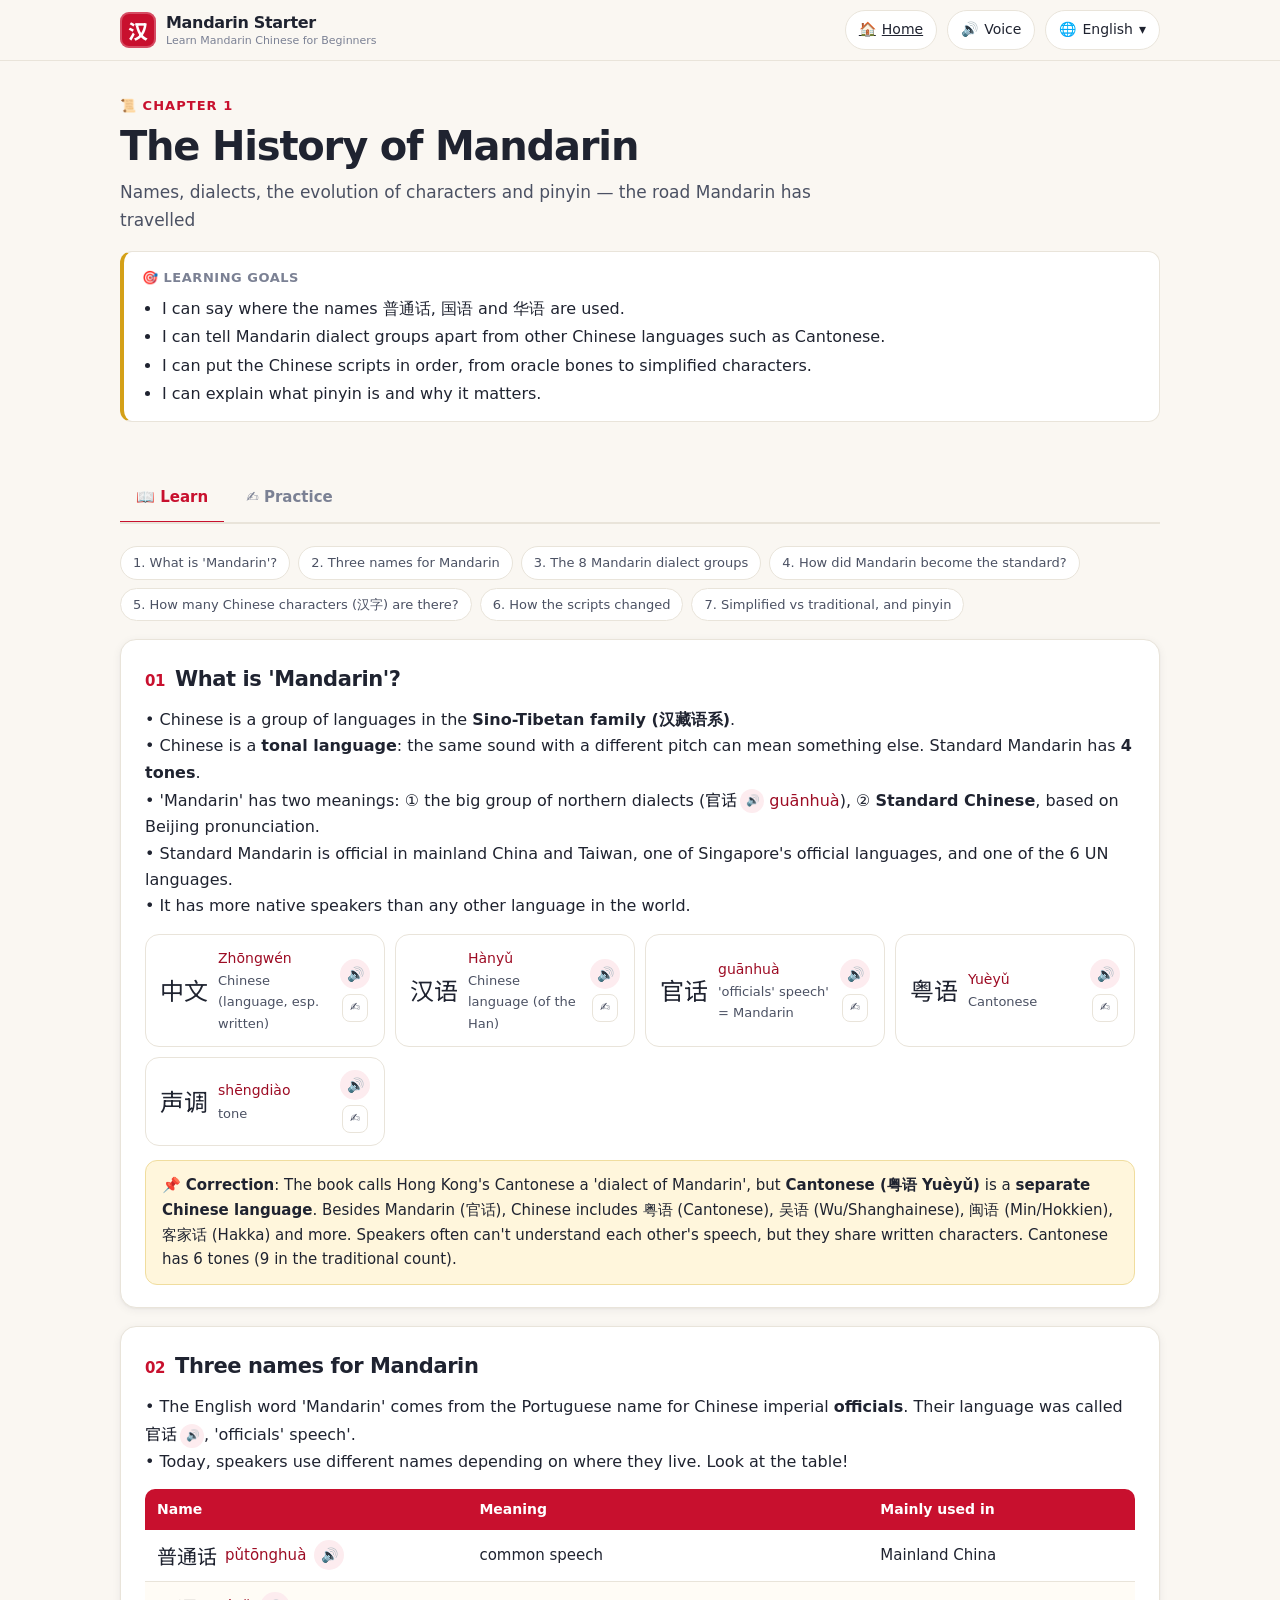
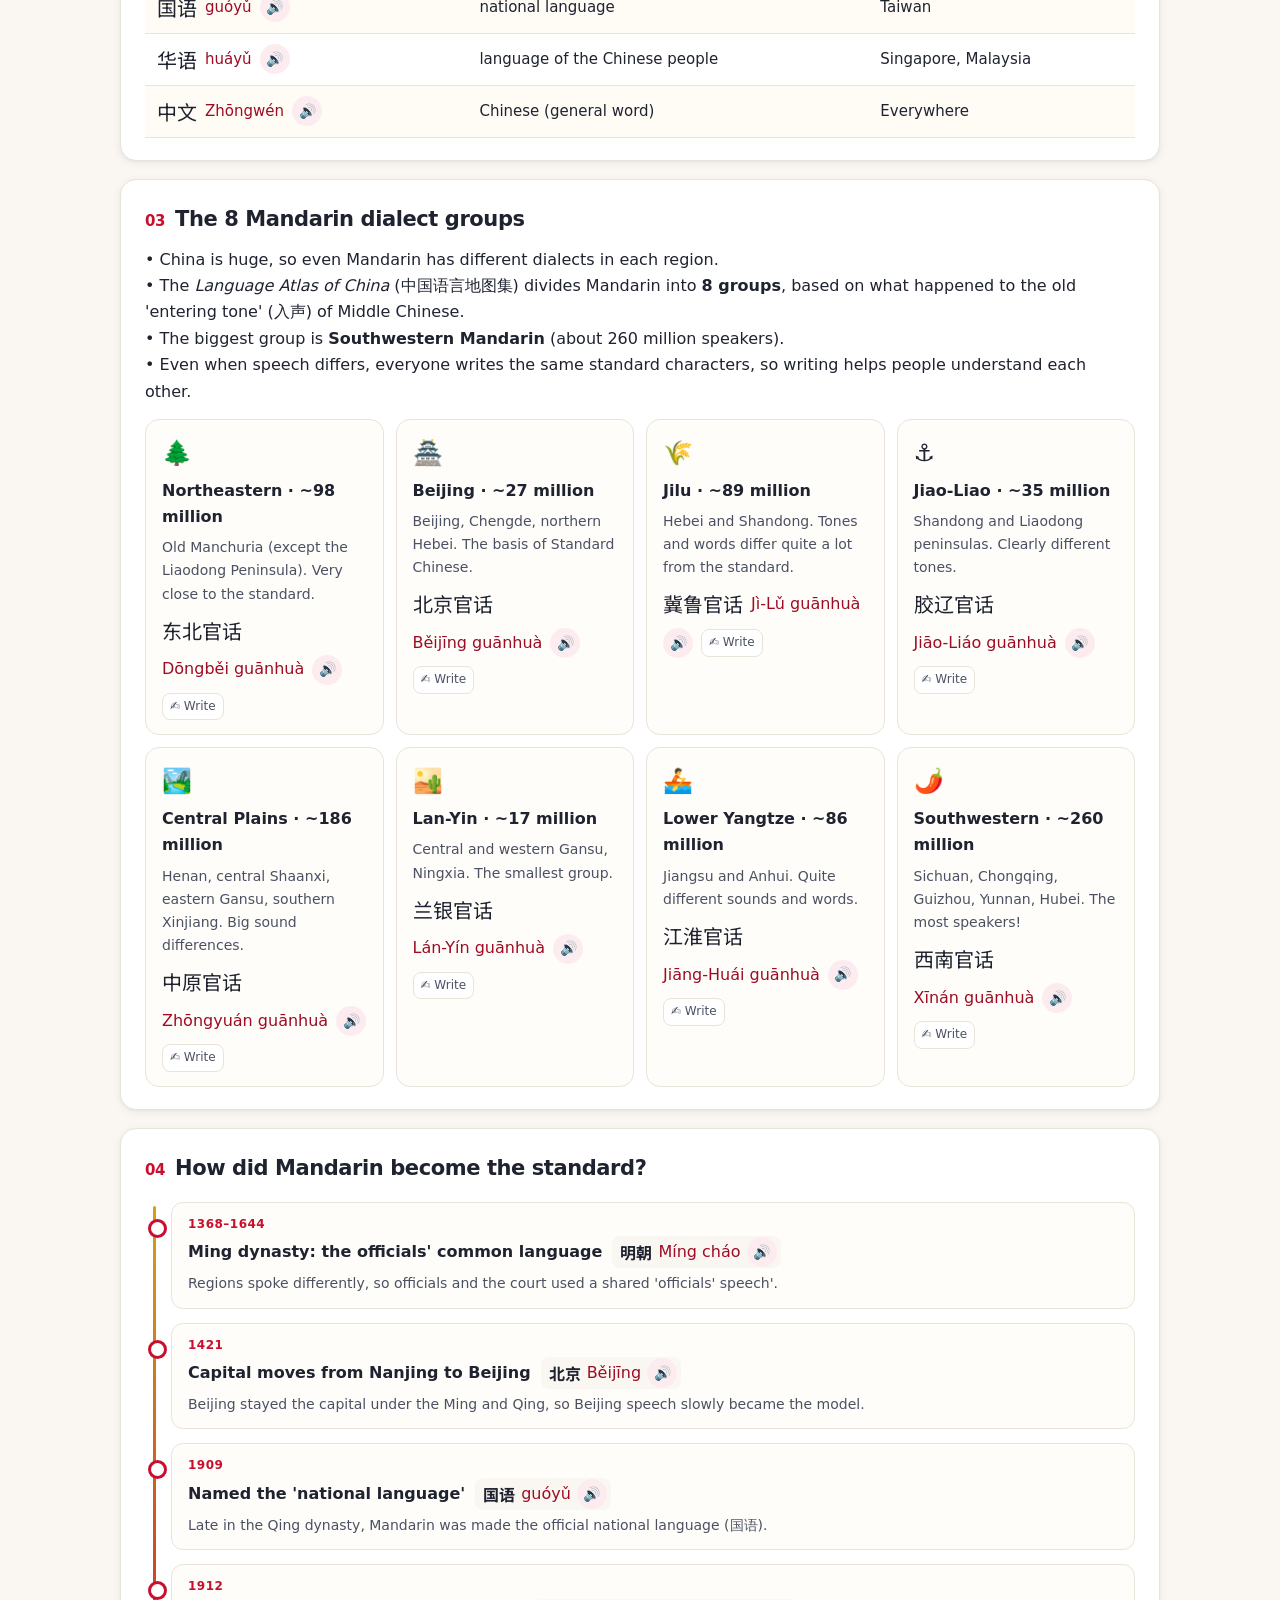
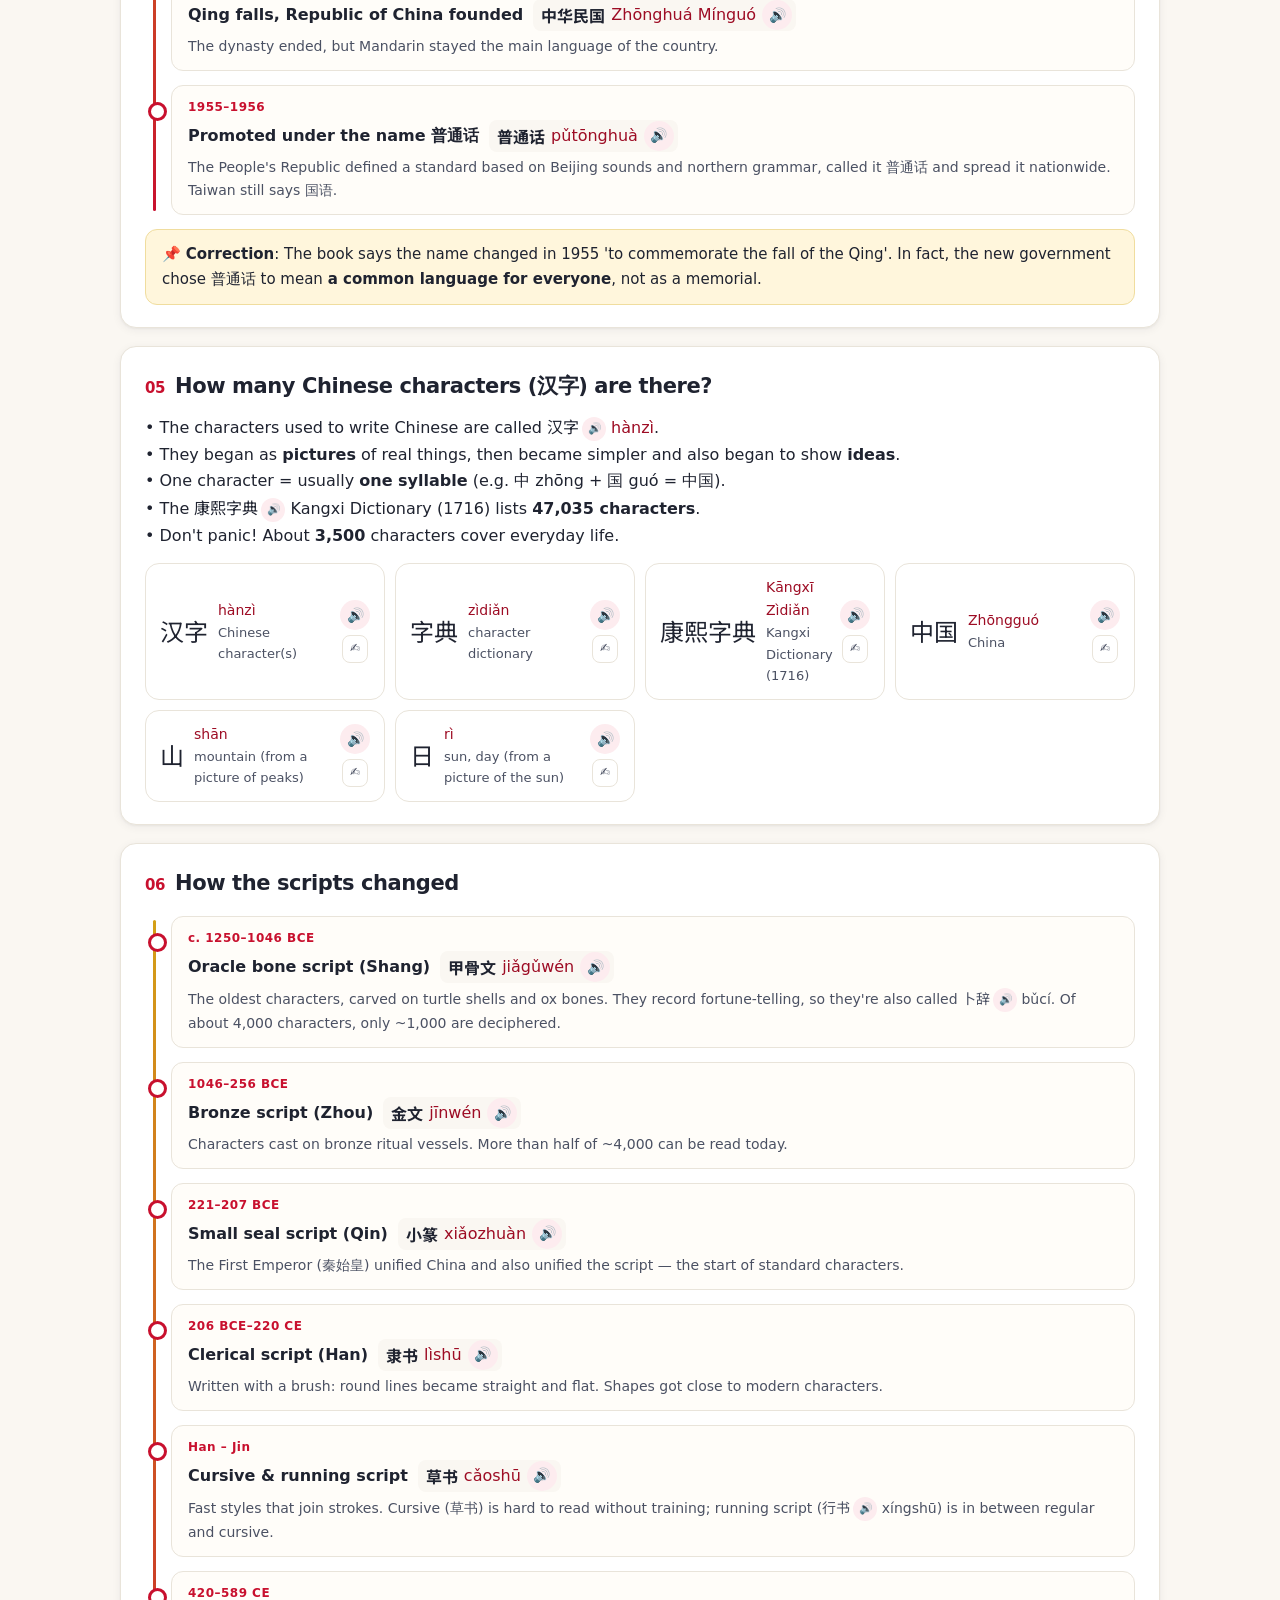
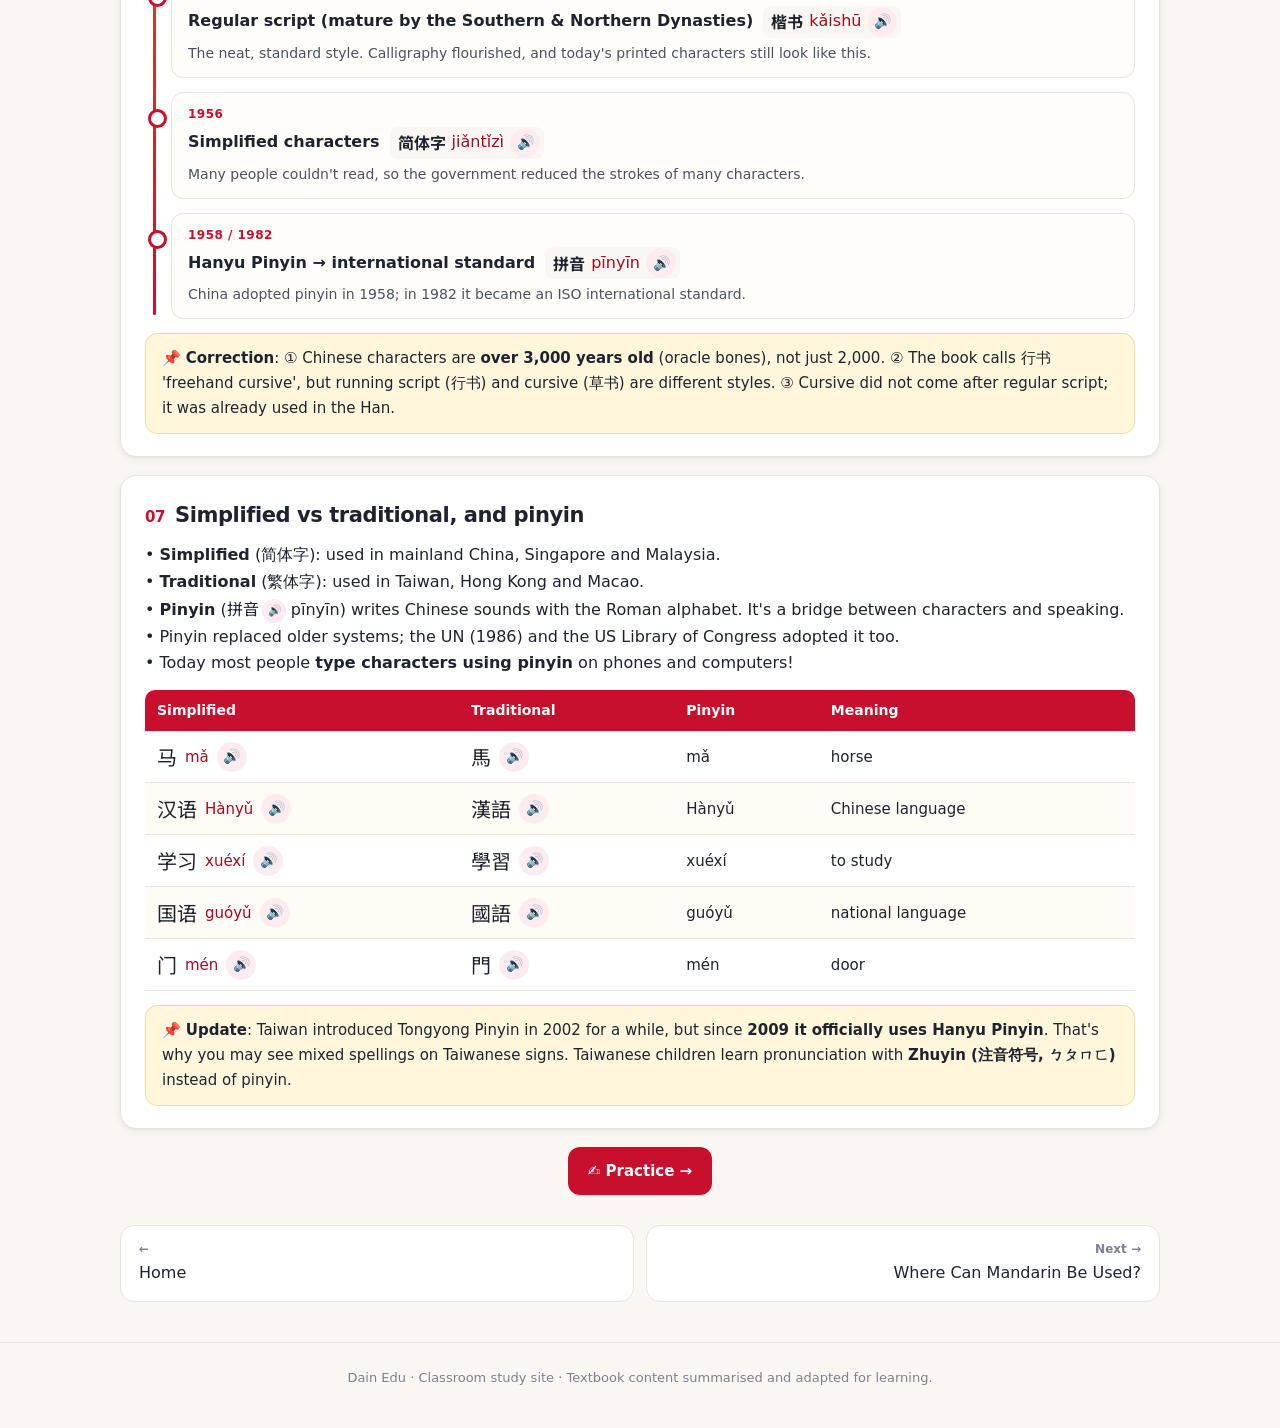
==== ch1.html @ 1be9169d "Mandarin Starter: interactive study site for Learn Mandarin Chinese for Beginners (9 chapters, 5 UI " ====
<!DOCTYPE html>
<html lang="ko"><head><meta charset="utf-8"><meta name="viewport" content="width=device-width,initial-scale=1">
<title>Chapter 1</title>
<meta name="description" content="Interactive Mandarin Chinese study site: Learn Mandarin Chinese for Beginners — lessons, native audio, stroke order and exercises with scores.">
<link rel="icon" href="data:image/svg+xml,<svg xmlns='http://www.w3.org/2000/svg' viewBox='0 0 100 100'><rect width='100' height='100' rx='22' fill='%23c8102e'/><text x='50' y='72' font-size='62' text-anchor='middle' fill='white'>汉</text></svg>">
<link rel="preconnect" href="https://fonts.googleapis.com"><link rel="preconnect" href="https://fonts.gstatic.com" crossorigin>
<link href="https://fonts.googleapis.com/css2?family=Noto+Sans+SC:wght@400;500;700&display=swap" rel="stylesheet">
<link rel="stylesheet" href="assets/style.css">
</head><body>
<noscript>Please enable JavaScript.</noscript>
<script src="assets/i18n.js"></script>
<script src="assets/app.js"></script>
<script src="assets/quiz.js"></script>
<script src="assets/chapter.js"></script>
<script src="data/ch1.js"></script>
<script src="data/ch2.js"></script>
<script src="data/ch3.js"></script>
<script src="data/ch4.js"></script>
<script src="data/ch5.js"></script>
<script src="data/ch6.js"></script>
<script src="data/ch7.js"></script>
<script src="data/ch8.js"></script>
<script src="data/ch9.js"></script>
<script src="data/vocab_a.js"></script>
<script src="data/vocab_b.js"></script>
<script>const go=()=>{const y=scrollY;renderChapterPage(1);scrollTo(0,y)};go();document.addEventListener("langchange",go);</script>
</body></html>
---- assets/style.css ----
:root{
  --red:#c8102e; --red-d:#9d0c24; --red-l:#fdecef;
  --gold:#d4a017; --gold-l:#fff6dc;
  --ink:#1f2330; --ink2:#4b5163; --mut:#7b8194;
  --bg:#faf7f2; --card:#ffffff; --line:#e9e4da;
  --ok:#1a8f5a; --ok-l:#e5f6ee; --bad:#d23b3b; --bad-l:#fdeaea;
  --blue:#2459c4; --blue-l:#eaf0fd;
  --r:16px; --sh:0 2px 10px rgba(30,30,50,.06),0 1px 2px rgba(30,30,50,.05);
  --hz:"Noto Sans SC","PingFang SC","Microsoft YaHei","Hiragino Sans GB",sans-serif;
}
*{box-sizing:border-box}
html{scroll-behavior:smooth}
body{margin:0;background:var(--bg);color:var(--ink);font:16px/1.65 "Pretendard","Noto Sans KR","Noto Sans JP",system-ui,-apple-system,"Segoe UI",Roboto,sans-serif;-webkit-font-smoothing:antialiased}
a{color:inherit}
button{font:inherit;cursor:pointer}
.hz,.big-hz{font-family:var(--hz)}
.py{color:var(--red-d);font-style:normal;font-weight:500}
.wrap{max-width:1080px;margin:0 auto;padding:0 20px}

/* ---------- top bar ---------- */
.topbar{position:sticky;top:0;z-index:50;background:rgba(250,247,242,.92);backdrop-filter:blur(10px);border-bottom:1px solid var(--line)}
.topbar .wrap{display:flex;align-items:center;gap:10px;height:60px}
.brand{display:flex;align-items:center;gap:10px;text-decoration:none;font-weight:800;letter-spacing:-.02em}
.brand .seal{width:36px;height:36px;border-radius:9px;background:var(--red);color:#fff;display:grid;place-items:center;font-family:var(--hz);font-size:20px;box-shadow:inset 0 0 0 2px rgba(255,255,255,.25)}
.brand small{display:block;font-weight:500;color:var(--mut);font-size:11px;letter-spacing:0;margin-top:-4px}
.spacer{flex:1}
.tbtn{border:1px solid var(--line);background:#fff;border-radius:999px;padding:7px 13px;display:inline-flex;align-items:center;gap:6px;font-size:14px;color:var(--ink);white-space:nowrap}
.tbtn:hover{border-color:#cfc6b6}
.menu{position:relative}
.menu-pop{position:absolute;right:0;top:calc(100% + 8px);background:#fff;border:1px solid var(--line);border-radius:14px;box-shadow:0 12px 30px rgba(0,0,0,.12);padding:6px;min-width:190px;display:none;z-index:60}
.menu.open .menu-pop{display:block}
.menu-pop button.opt{display:flex;width:100%;gap:10px;align-items:center;border:0;background:none;padding:9px 12px;border-radius:9px;text-align:left;font-size:15px}
.menu-pop button.opt:hover{background:var(--bg)}
.menu-pop button.opt.on{background:var(--red-l);color:var(--red-d);font-weight:700}
.voice-pop{min-width:300px;padding:14px}
.voice-pop label{font-size:13px;color:var(--ink2);font-weight:600;display:block;margin:8px 0 4px}
.voice-pop select,.voice-pop input[type=range]{width:100%}
.voice-pop select{padding:7px;border-radius:9px;border:1px solid var(--line);font-size:14px}
.voice-pop .hint{font-size:12px;color:var(--mut);margin-top:10px;line-height:1.5}
@media(max-width:640px){.brand small{display:none}.tbtn .lbl{display:none}}

/* ---------- hero (main) ---------- */
.hero{padding:46px 0 26px;position:relative;overflow:hidden}
.hero h1{font-size:clamp(30px,5vw,48px);line-height:1.15;margin:0 0 12px;letter-spacing:-.03em}
.hero h1 .hz{color:var(--red)}
.hero p.lead{font-size:18px;color:var(--ink2);max-width:640px;margin:0 0 22px}
.hero .bg-hz{position:absolute;right:-20px;top:-10px;font-family:var(--hz);font-size:260px;line-height:1;color:rgba(200,16,46,.06);pointer-events:none;user-select:none}
.book-chip{display:inline-flex;gap:8px;align-items:center;background:#fff;border:1px solid var(--line);border-radius:999px;padding:6px 14px;font-size:13px;color:var(--ink2);margin-bottom:16px}
.stats{display:flex;gap:12px;flex-wrap:wrap}
.stat{background:#fff;border:1px solid var(--line);border-radius:14px;padding:12px 18px;min-width:120px}
.stat b{display:block;font-size:24px;color:var(--red)}
.stat span{font-size:13px;color:var(--mut)}

.howto{display:grid;grid-template-columns:repeat(3,1fr);gap:14px;margin:26px 0 8px}
.howto div{background:#fff;border:1px solid var(--line);border-radius:var(--r);padding:16px 18px}
.howto b{display:block;margin-bottom:4px}
.howto span{font-size:14px;color:var(--ink2)}
@media(max-width:760px){.howto{grid-template-columns:1fr}}

h2.sec-title{font-size:24px;margin:34px 0 14px;letter-spacing:-.02em;display:flex;align-items:center;gap:10px}
.ch-grid{display:grid;grid-template-columns:repeat(auto-fill,minmax(300px,1fr));gap:16px;margin-bottom:40px}
.ch-card{background:var(--card);border:1px solid var(--line);border-radius:var(--r);padding:20px;text-decoration:none;display:flex;flex-direction:column;gap:10px;box-shadow:var(--sh);transition:transform .15s,box-shadow .15s,border-color .15s;position:relative}
.ch-card:hover{transform:translateY(-3px);box-shadow:0 10px 26px rgba(30,30,50,.10);border-color:#e0b9c0}
.ch-card .top{display:flex;align-items:center;gap:12px}
.ch-card .ic{width:50px;height:50px;border-radius:14px;background:var(--red-l);display:grid;place-items:center;font-size:26px;flex:none}
.ch-card .num{font-size:12px;font-weight:700;color:var(--red);letter-spacing:.08em;text-transform:uppercase}
.ch-card h3{margin:0;font-size:18px;line-height:1.3}
.ch-card p{margin:0;font-size:14px;color:var(--ink2);flex:1}
.ch-card .meta{display:flex;gap:8px;flex-wrap:wrap;font-size:12px;color:var(--mut)}
.ch-card .meta span{background:var(--bg);border-radius:999px;padding:3px 9px}
.prog{height:7px;background:#f0ebe2;border-radius:99px;overflow:hidden}
.prog i{display:block;height:100%;background:linear-gradient(90deg,var(--gold),var(--red));border-radius:99px;width:0;transition:width .6s}
.prog-row{display:flex;align-items:center;gap:10px;font-size:12px;color:var(--mut)}
.prog-row .prog{flex:1}

/* ---------- chapter page ---------- */
.ch-hero{padding:34px 0 18px}
.ch-hero .kicker{font-weight:800;color:var(--red);letter-spacing:.08em;font-size:13px;text-transform:uppercase}
.ch-hero h1{font-size:clamp(26px,4.2vw,40px);margin:6px 0 8px;letter-spacing:-.03em;line-height:1.2}
.ch-hero .sub{color:var(--ink2);font-size:17px;margin:0 0 16px;max-width:760px}
.goals{background:#fff;border:1px solid var(--line);border-left:4px solid var(--gold);border-radius:12px;padding:12px 18px;margin:0 0 6px}
.goals b{font-size:13px;color:var(--mut);letter-spacing:.04em}
.goals ul{margin:6px 0 0;padding-left:20px}
.goals li{margin:2px 0}

.tabs{display:flex;gap:6px;border-bottom:2px solid var(--line);margin:22px 0 22px;position:sticky;top:60px;background:var(--bg);z-index:40;padding-top:6px;overflow-x:auto}
.tab{border:0;background:none;padding:11px 16px;font-weight:700;color:var(--mut);border-bottom:3px solid transparent;margin-bottom:-2px;white-space:nowrap;font-size:15px}
.tab.on{color:var(--red);border-bottom-color:var(--red)}
.pane{display:none}.pane.on{display:block}

.toc{display:flex;flex-wrap:wrap;gap:8px;margin-bottom:18px}
.toc a{font-size:13px;text-decoration:none;background:#fff;border:1px solid var(--line);border-radius:999px;padding:5px 12px;color:var(--ink2)}
.toc a:hover{border-color:var(--red);color:var(--red)}

.sec{background:var(--card);border:1px solid var(--line);border-radius:var(--r);padding:22px 24px;margin-bottom:18px;box-shadow:var(--sh);scroll-margin-top:130px}
.sec h2{margin:0 0 10px;font-size:21px;letter-spacing:-.02em;display:flex;gap:10px;align-items:baseline}
.sec h2 .n{color:var(--red);font-size:15px;font-weight:800}
.sec .body{color:var(--ink);font-size:16px}
.sec .body p{margin:0 0 10px}
.note{background:var(--gold-l);border:1px solid #f0dd9e;border-radius:12px;padding:12px 16px;margin-top:14px;font-size:15px}
.note::before{content:"📌 ";}

/* audio buttons */
.say{border:0;background:var(--red-l);color:var(--red-d);width:30px;height:30px;border-radius:50%;display:inline-grid;place-items:center;font-size:14px;flex:none;vertical-align:middle;transition:transform .1s,background .15s}
.say:hover{background:#f9d3da}
.say:active{transform:scale(.9)}
.say.playing{background:var(--red);color:#fff;animation:pulse 1s infinite}
@keyframes pulse{50%{box-shadow:0 0 0 6px rgba(200,16,46,.15)}}
.say.lg{width:64px;height:64px;font-size:28px}
.wbtn{border:1px solid var(--line);background:#fff;border-radius:8px;font-size:12px;padding:3px 7px;color:var(--ink2)}
.wbtn:hover{border-color:var(--red);color:var(--red)}
.inline-hz{display:inline-flex;align-items:center;gap:6px;background:var(--bg);border-radius:8px;padding:1px 4px 1px 8px;margin:0 2px}

/* widgets */
.cards{display:grid;grid-template-columns:repeat(auto-fill,minmax(230px,1fr));gap:12px;margin-top:14px}
.card{border:1px solid var(--line);border-radius:14px;padding:14px 16px;background:#fffdf9}
.card .ci{font-size:24px}
.card h4{margin:4px 0 6px;font-size:16px}
.card p{margin:0;font-size:14px;color:var(--ink2)}
.card .hzline{display:flex;align-items:center;gap:8px;margin-top:8px;flex-wrap:wrap}
.card .hzline .hz{font-size:20px}

.timeline{position:relative;margin:16px 0 0;padding-left:26px}
.timeline::before{content:"";position:absolute;left:8px;top:4px;bottom:4px;width:3px;background:linear-gradient(var(--gold),var(--red));border-radius:3px}
.tl{position:relative;margin-bottom:14px;background:#fffdf9;border:1px solid var(--line);border-radius:12px;padding:12px 16px}
.tl::before{content:"";position:absolute;left:-24px;top:16px;width:13px;height:13px;border-radius:50%;background:#fff;border:3px solid var(--red)}
.tl .yr{font-size:12px;font-weight:800;color:var(--red);letter-spacing:.04em}
.tl h4{margin:2px 0 4px;font-size:16px;display:flex;align-items:center;gap:8px;flex-wrap:wrap}
.tl p{margin:0;font-size:14px;color:var(--ink2)}

.wordlist{display:grid;grid-template-columns:repeat(auto-fill,minmax(200px,1fr));gap:10px;margin-top:14px}
.word{border:1px solid var(--line);border-radius:14px;padding:12px 14px;background:#fff;display:flex;gap:10px;align-items:center}
.word .hz{font-size:24px;line-height:1.2}
.word .t{flex:1;min-width:0}
.word .py{display:block;font-size:14px}
.word .m{display:block;font-size:13px;color:var(--ink2)}
.word .acts{display:flex;flex-direction:column;gap:5px;align-items:center}

table.tbl{width:100%;border-collapse:collapse;margin-top:14px;font-size:15px}
.tbl-wrap{overflow-x:auto}
table.tbl th{background:var(--red);color:#fff;text-align:left;padding:9px 12px;font-size:14px}
table.tbl th:first-child{border-top-left-radius:10px}table.tbl th:last-child{border-top-right-radius:10px}
table.tbl td{padding:9px 12px;border-bottom:1px solid var(--line);vertical-align:middle}
table.tbl tr:nth-child(even) td{background:#fffcf6}
table.tbl .cellhz{display:inline-flex;align-items:center;gap:8px}
table.tbl .cellhz .hz{font-size:20px}

/* tones */
.tones{display:grid;grid-template-columns:repeat(4,1fr);gap:12px;margin-top:14px}
@media(max-width:700px){.tones{grid-template-columns:repeat(2,1fr)}}
.tone{border:1px solid var(--line);border-radius:14px;background:#fff;padding:12px;text-align:center;cursor:pointer;transition:border-color .15s,transform .1s}
.tone:hover{border-color:var(--red)}
.tone:active{transform:scale(.98)}
.tone svg{width:100%;height:96px}
.tone .hz{font-size:34px;display:block;line-height:1.2}
.tone .lbl{font-size:13px;color:var(--mut)}
.tone .py{font-size:20px}
.tone.on{border-color:var(--red);background:var(--red-l)}
.tone path.anim{stroke-dasharray:400;stroke-dashoffset:400;animation:draw 1s forwards}
@keyframes draw{to{stroke-dashoffset:0}}

.pairs{display:grid;grid-template-columns:repeat(auto-fill,minmax(160px,1fr));gap:10px;margin-top:14px}
.pair{border:1px solid var(--line);border-radius:12px;background:#fff;padding:10px 12px;cursor:pointer;position:relative}
.pair:hover{border-color:var(--red)}
.pair .pn{font-size:11px;font-weight:800;color:#fff;background:var(--ink2);border-radius:6px;padding:1px 6px}
.pair .rank{position:absolute;right:10px;top:9px;font-size:11px;color:var(--mut)}
.pair .hz{font-size:24px;display:block;margin-top:4px}
.pair .m{font-size:12px;color:var(--ink2)}
.pair-tools{display:flex;gap:8px;margin-top:12px;flex-wrap:wrap}

.pgroup h4{margin:18px 0 8px;font-size:16px}
.pgrid{display:grid;grid-template-columns:repeat(auto-fill,minmax(150px,1fr));gap:8px}
.pcell{border:1px solid var(--line);border-radius:12px;background:#fff;padding:9px 11px;cursor:pointer;text-align:left;transition:border-color .15s}
.pcell:hover{border-color:var(--red);background:var(--red-l)}
.pcell .sym{font-size:22px;font-weight:800;color:var(--red-d);font-family:ui-monospace,Menlo,Consolas,monospace}
.pcell .ex{float:right;text-align:right;font-size:13px}
.pcell .ex .hz{font-size:20px;display:block;line-height:1.1}
.pcell .tip{display:block;clear:both;font-size:12px;color:var(--ink2);margin-top:4px;line-height:1.4}

.radicals{display:grid;grid-template-columns:repeat(auto-fill,minmax(240px,1fr));gap:12px;margin-top:14px}
.rad{border:1px solid var(--line);border-radius:14px;background:#fff;padding:14px}
.rad .rh{display:flex;align-items:center;gap:12px;margin-bottom:8px}
.rad .rh .hz{font-size:40px;color:var(--red);line-height:1;width:56px;height:56px;display:grid;place-items:center;background:var(--red-l);border-radius:12px}
.rad .rh b{display:block}
.rad .ex{display:flex;flex-wrap:wrap;gap:6px}
.rad .ex span.e{display:inline-flex;align-items:center;gap:6px;background:var(--bg);border-radius:10px;padding:4px 6px 4px 10px;font-size:13px}
.rad .ex .hz{font-size:19px}

.strokes{display:grid;grid-template-columns:repeat(auto-fill,minmax(230px,1fr));gap:12px;margin-top:14px}
.stroke{border:1px solid var(--line);border-radius:14px;background:#fff;padding:14px;display:flex;flex-direction:column;gap:8px}
.stroke .sh{display:flex;align-items:center;gap:10px}
.stroke .shape{font-family:var(--hz);font-size:30px;width:46px;height:46px;border-radius:10px;background:var(--blue-l);color:var(--blue);display:grid;place-items:center}
.stroke .nm b{display:block;font-size:17px}
.stroke .nm span{font-size:13px;color:var(--mut)}
.stroke p{margin:0;font-size:14px;color:var(--ink2)}
.hw-box{width:150px;height:150px;margin:4px auto;border:1px solid var(--line);border-radius:12px;background:
  linear-gradient(transparent 49.6%,#f0d5da 49.6%,#f0d5da 50.4%,transparent 50.4%),
  linear-gradient(90deg,transparent 49.6%,#f0d5da 49.6%,#f0d5da 50.4%,transparent 50.4%),#fffdfa}
.hw-tools{display:flex;gap:6px;justify-content:center;flex-wrap:wrap}

.flips{display:grid;grid-template-columns:repeat(auto-fill,minmax(250px,1fr));gap:12px;margin-top:14px}
.flip{perspective:1000px;min-height:150px;cursor:pointer}
.flip .in{position:relative;width:100%;height:100%;min-height:150px;transition:transform .5s;transform-style:preserve-3d}
.flip.on .in{transform:rotateY(180deg)}
.flip .f,.flip .b{position:absolute;inset:0;backface-visibility:hidden;border-radius:14px;padding:16px;display:flex;align-items:center;justify-content:center;text-align:center;font-size:15px}
.flip .f{background:#fff;border:1px solid var(--line)}
.flip .f::after{content:"↻";position:absolute;right:12px;bottom:8px;color:var(--mut);font-size:14px}
.flip .b{background:var(--ok-l);border:1px solid #bfe5d1;transform:rotateY(180deg)}

.checklist{list-style:none;padding:0;margin:14px 0 0}
.checklist li{display:flex;gap:12px;align-items:flex-start;padding:10px 12px;border:1px solid var(--line);border-radius:12px;margin-bottom:8px;background:#fff;cursor:pointer}
.checklist li .bx{width:24px;height:24px;border-radius:7px;border:2px solid #cfc6b6;flex:none;display:grid;place-items:center;color:#fff;font-weight:900;font-size:14px;margin-top:1px}
.checklist li.on{background:var(--ok-l);border-color:#bfe5d1}
.checklist li.on .bx{background:var(--ok);border-color:var(--ok)}

.smart{display:grid;gap:10px;margin-top:14px}
.smart .row{display:grid;grid-template-columns:52px 1fr;gap:12px;align-items:start;border:1px solid var(--line);border-radius:12px;padding:12px;background:#fff}
.smart .lt{width:52px;height:52px;border-radius:12px;background:var(--red);color:#fff;font-weight:900;font-size:26px;display:grid;place-items:center}
.smart .row b{display:block;margin-bottom:2px}
.smart .row small{display:block;color:var(--mut);margin-bottom:6px}
.smart textarea{width:100%;border:1px solid var(--line);border-radius:9px;padding:8px 10px;font:inherit;font-size:14px;resize:vertical;min-height:44px}
.smart-out{background:var(--gold-l);border:1px dashed var(--gold);border-radius:12px;padding:14px;font-size:15px;display:none}

/* ---------- practice ---------- */
.student{display:flex;gap:10px;align-items:center;background:#fff;border:1px solid var(--line);border-radius:14px;padding:12px 16px;margin-bottom:16px;flex-wrap:wrap}
.student input{border:1px solid var(--line);border-radius:9px;padding:8px 12px;font:inherit;min-width:200px;flex:1}
.set-nav{display:flex;gap:8px;flex-wrap:wrap;margin-bottom:16px}
.set-btn{border:1px solid var(--line);background:#fff;border-radius:12px;padding:9px 14px;font-weight:700;font-size:14px;display:flex;align-items:center;gap:8px}
.set-btn.on{background:var(--red);color:#fff;border-color:var(--red)}
.set-btn .bs{font-size:11px;font-weight:700;background:rgba(0,0,0,.08);border-radius:99px;padding:1px 7px}
.set-btn.on .bs{background:rgba(255,255,255,.25)}
.set{display:none}.set.on{display:block}
.set-head{display:flex;align-items:center;justify-content:space-between;gap:10px;flex-wrap:wrap;margin-bottom:12px}
.set-head h3{margin:0;font-size:20px}
.set-head .cnt{color:var(--mut);font-size:14px}
.q{background:var(--card);border:1px solid var(--line);border-radius:var(--r);padding:18px 20px;margin-bottom:12px;box-shadow:var(--sh);position:relative}
.q .qn{position:absolute;left:-1px;top:16px;background:var(--ink);color:#fff;font-size:12px;font-weight:800;border-radius:0 8px 8px 0;padding:3px 9px}
.q .qt{font-weight:600;margin:0 0 12px;padding-left:28px;padding-right:30px;display:flex;align-items:flex-start;gap:10px}
.q .qt .txt{flex:1}
.q .type-tag{font-size:11px;font-weight:700;color:var(--mut);background:var(--bg);border-radius:6px;padding:2px 7px;margin-left:6px;white-space:nowrap}
.opts{display:grid;grid-template-columns:repeat(auto-fit,minmax(180px,1fr));gap:8px}
.opt{border:2px solid var(--line);background:#fff;border-radius:12px;padding:10px 14px;text-align:left;font-size:15px;transition:border-color .12s,background .12s;display:flex;align-items:center;gap:10px}
.opt:hover{border-color:#d9c9ad}
.opt .k{width:24px;height:24px;border-radius:50%;background:var(--bg);display:grid;place-items:center;font-size:12px;font-weight:800;flex:none;color:var(--ink2)}
.opt.sel{border-color:var(--blue);background:var(--blue-l)}
.opt.sel .k{background:var(--blue);color:#fff}
.opt .hz{font-size:22px}
.opt.right{border-color:var(--ok);background:var(--ok-l)}
.opt.wrong{border-color:var(--bad);background:var(--bad-l)}
.opts.tf{grid-template-columns:1fr 1fr;max-width:420px}
.opts.tf .opt{justify-content:center;font-weight:800;font-size:18px}
.listen-box{display:flex;align-items:center;gap:16px;margin:0 0 12px 28px}
.listen-box .slow{font-size:13px}
input.ans{border:2px solid var(--line);border-radius:12px;padding:10px 14px;font:inherit;font-size:17px;width:100%;max-width:360px}
input.ans:focus{outline:none;border-color:var(--blue)}
input.ans.right{border-color:var(--ok);background:var(--ok-l)}
input.ans.wrong{border-color:var(--bad);background:var(--bad-l)}
.tonepad{display:flex;gap:6px;flex-wrap:wrap;margin-top:8px}
.tonepad button{border:1px solid var(--line);background:#fff;border-radius:8px;min-width:34px;padding:4px 8px;font-size:16px}
.tonepad button:hover{border-color:var(--blue)}
.match{display:grid;gap:8px}
.mrow{display:grid;grid-template-columns:1fr 30px 1fr;align-items:center;gap:8px}
.mrow .ml{border:1px solid var(--line);border-radius:10px;padding:9px 12px;background:var(--bg);display:flex;align-items:center;gap:8px}
.mrow .ml .hz{font-size:20px}
.mrow .arrow{text-align:center;color:var(--mut)}
.mrow select{border:2px solid var(--line);border-radius:10px;padding:9px;font:inherit;font-size:15px;width:100%;background:#fff}
.mrow select.right{border-color:var(--ok);background:var(--ok-l)}
.mrow select.wrong{border-color:var(--bad);background:var(--bad-l)}
@media(max-width:560px){.mrow{grid-template-columns:1fr}.mrow .arrow{display:none}}
.order .slot{min-height:54px;border:2px dashed #d8cfbf;border-radius:12px;padding:8px;display:flex;flex-wrap:wrap;gap:6px;margin-bottom:10px;background:#fffdf8}
.order .bank{display:flex;flex-wrap:wrap;gap:6px}
.tok{border:1px solid #d8cfbf;background:#fff;border-radius:10px;padding:7px 12px;font-size:17px;box-shadow:0 1px 0 #e3dccd}
.tok.hzt{font-family:var(--hz);font-size:21px}
.tok:hover{border-color:var(--blue)}
.tok.used{visibility:hidden}
.order .slot.right{border-color:var(--ok);background:var(--ok-l);border-style:solid}
.order .slot.wrong{border-color:var(--bad);background:var(--bad-l);border-style:solid}
.fb{display:none;margin-top:12px;border-radius:12px;padding:11px 14px;font-size:15px}
.fb.show{display:block}
.fb.ok{background:var(--ok-l);border:1px solid #bfe5d1}
.fb.no{background:var(--bad-l);border:1px solid #f3c4c4}
.fb b.v{margin-right:6px}
.mark{position:absolute;right:16px;top:14px;font-size:22px;font-weight:900}
.mark.ok{color:var(--ok)}.mark.no{color:var(--bad)}
.set-actions{display:flex;gap:10px;flex-wrap:wrap;margin:16px 0 30px;align-items:center}
.btn{border:0;border-radius:12px;padding:12px 20px;font-weight:800;font-size:15px;display:inline-flex;align-items:center;gap:8px}
.btn.primary{background:var(--red);color:#fff}
.btn.primary:hover{background:var(--red-d)}
.btn.ghost{background:#fff;border:1px solid var(--line);color:var(--ink)}
.btn.ghost:hover{border-color:#cfc6b6}
.result{display:none;background:linear-gradient(135deg,#fff,#fff7e6);border:2px solid var(--gold);border-radius:18px;padding:20px 22px;margin:6px 0 16px;align-items:center;gap:20px;flex-wrap:wrap}
.result.show{display:flex}
.ring{--p:0;width:96px;height:96px;border-radius:50%;background:conic-gradient(var(--red) calc(var(--p)*1%),#f0e7d6 0);display:grid;place-items:center;flex:none}
.ring b{width:76px;height:76px;border-radius:50%;background:#fff;display:grid;place-items:center;font-size:22px;color:var(--red)}
.result .rt{flex:1;min-width:200px}
.result .rt h4{margin:0 0 4px;font-size:20px}
.result .rt p{margin:0;color:var(--ink2);font-size:14px}

/* ---------- vocab (ch9) ---------- */
.cats{display:flex;gap:8px;flex-wrap:wrap;margin-bottom:18px}
.cat{border:1px solid var(--line);background:#fff;border-radius:999px;padding:7px 14px;font-size:14px;font-weight:700;display:flex;gap:6px;align-items:center}
.cat.on{background:var(--ink);color:#fff;border-color:var(--ink)}
.cat .c{font-size:11px;opacity:.7;font-weight:600}
.vtools{display:flex;gap:8px;flex-wrap:wrap;align-items:center;margin:0 0 14px}
.vtools input{border:1px solid var(--line);border-radius:999px;padding:8px 14px;font:inherit;font-size:14px;min-width:220px}
.vsub{font-size:13px;font-weight:800;color:var(--red);letter-spacing:.04em;margin:18px 0 6px;grid-column:1/-1;text-transform:uppercase}
.word .note-i{font-size:11px;color:#9a7510;display:block;margin-top:2px}
.word.playing{border-color:var(--red);background:var(--red-l)}
.sentences{display:grid;gap:8px;margin-top:10px}
.sent{display:flex;gap:12px;align-items:center;border:1px solid var(--line);border-radius:12px;background:#fff;padding:10px 14px}
.sent .hz{font-size:21px}
.sent .py{display:block;font-size:14px}
.sent .m{display:block;font-size:13px;color:var(--ink2)}
.fc-wrap{display:flex;flex-direction:column;align-items:center;gap:14px;padding:10px 0 30px}
.fc{width:min(420px,100%);height:280px;perspective:1200px;cursor:pointer}
.fc .in{position:relative;width:100%;height:100%;transition:transform .5s;transform-style:preserve-3d}
.fc.on .in{transform:rotateY(180deg)}
.fc .f,.fc .b{position:absolute;inset:0;backface-visibility:hidden;border-radius:22px;display:flex;flex-direction:column;align-items:center;justify-content:center;gap:8px;box-shadow:0 10px 30px rgba(0,0,0,.08);padding:20px;text-align:center}
.fc .f{background:#fff;border:1px solid var(--line)}
.fc .f .hz{font-size:72px;line-height:1.1}
.fc .b{background:var(--red);color:#fff;transform:rotateY(180deg)}
.fc .b .py{color:#ffe8a3;font-size:28px}
.fc .b .m{font-size:22px}
.fc-ctrl{display:flex;gap:10px;align-items:center;flex-wrap:wrap;justify-content:center}
.fc-count{font-weight:700;color:var(--mut);min-width:70px;text-align:center}

/* modal */
.modal{position:fixed;inset:0;background:rgba(20,20,30,.5);display:none;align-items:center;justify-content:center;z-index:100;padding:20px}
.modal.on{display:flex}
.modal .box{background:#fff;border-radius:20px;padding:22px;max-width:560px;width:100%;max-height:90vh;overflow:auto;position:relative}
.modal .x{position:absolute;right:12px;top:10px;border:0;background:none;font-size:26px;color:var(--mut)}
.modal h3{margin:0 0 4px;font-size:22px}
.modal .wchars{display:flex;flex-wrap:wrap;gap:14px;justify-content:center;margin-top:14px}
.modal .wchar{display:flex;flex-direction:column;gap:6px;align-items:center}
.modal .wmsg{text-align:center;font-size:14px;color:var(--ok);min-height:20px;font-weight:700}

.chnav{display:flex;justify-content:space-between;gap:12px;margin:30px 0 40px;flex-wrap:wrap}
.chnav a{flex:1;min-width:220px;text-decoration:none;background:#fff;border:1px solid var(--line);border-radius:14px;padding:14px 18px}
.chnav a:hover{border-color:var(--red)}
.chnav a small{display:block;color:var(--mut);font-size:12px;font-weight:700}
.chnav a.next{text-align:right}

footer{border-top:1px solid var(--line);padding:24px 0 40px;color:var(--mut);font-size:13px;text-align:center}
.toast{position:fixed;left:50%;bottom:24px;transform:translateX(-50%) translateY(120px);background:var(--ink);color:#fff;border-radius:12px;padding:10px 18px;font-size:14px;z-index:200;transition:transform .3s;max-width:90vw}
.toast.on{transform:translateX(-50%) translateY(0)}
@media print{.topbar,.tabs,.set-nav,.set-actions,.chnav,footer,.student input{display:none!important}.set{display:block!important}.pane{display:block!important}}
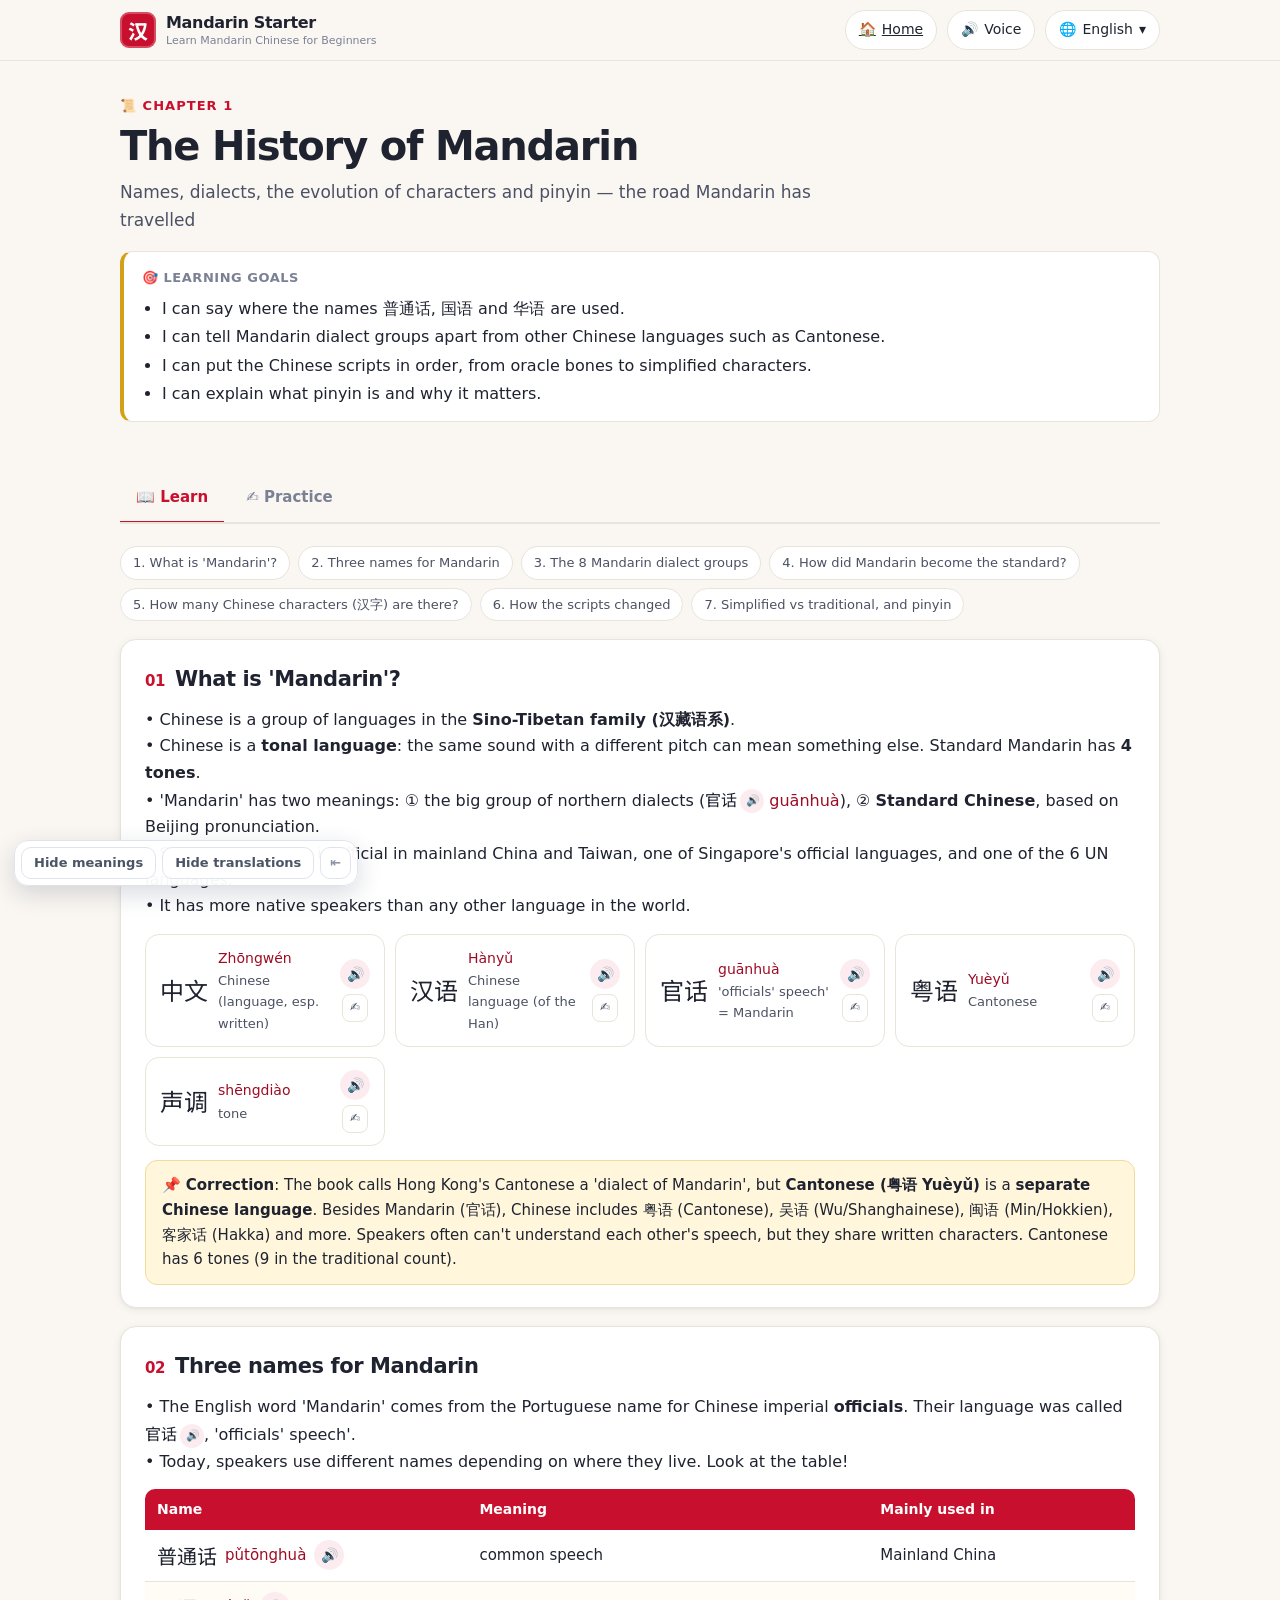
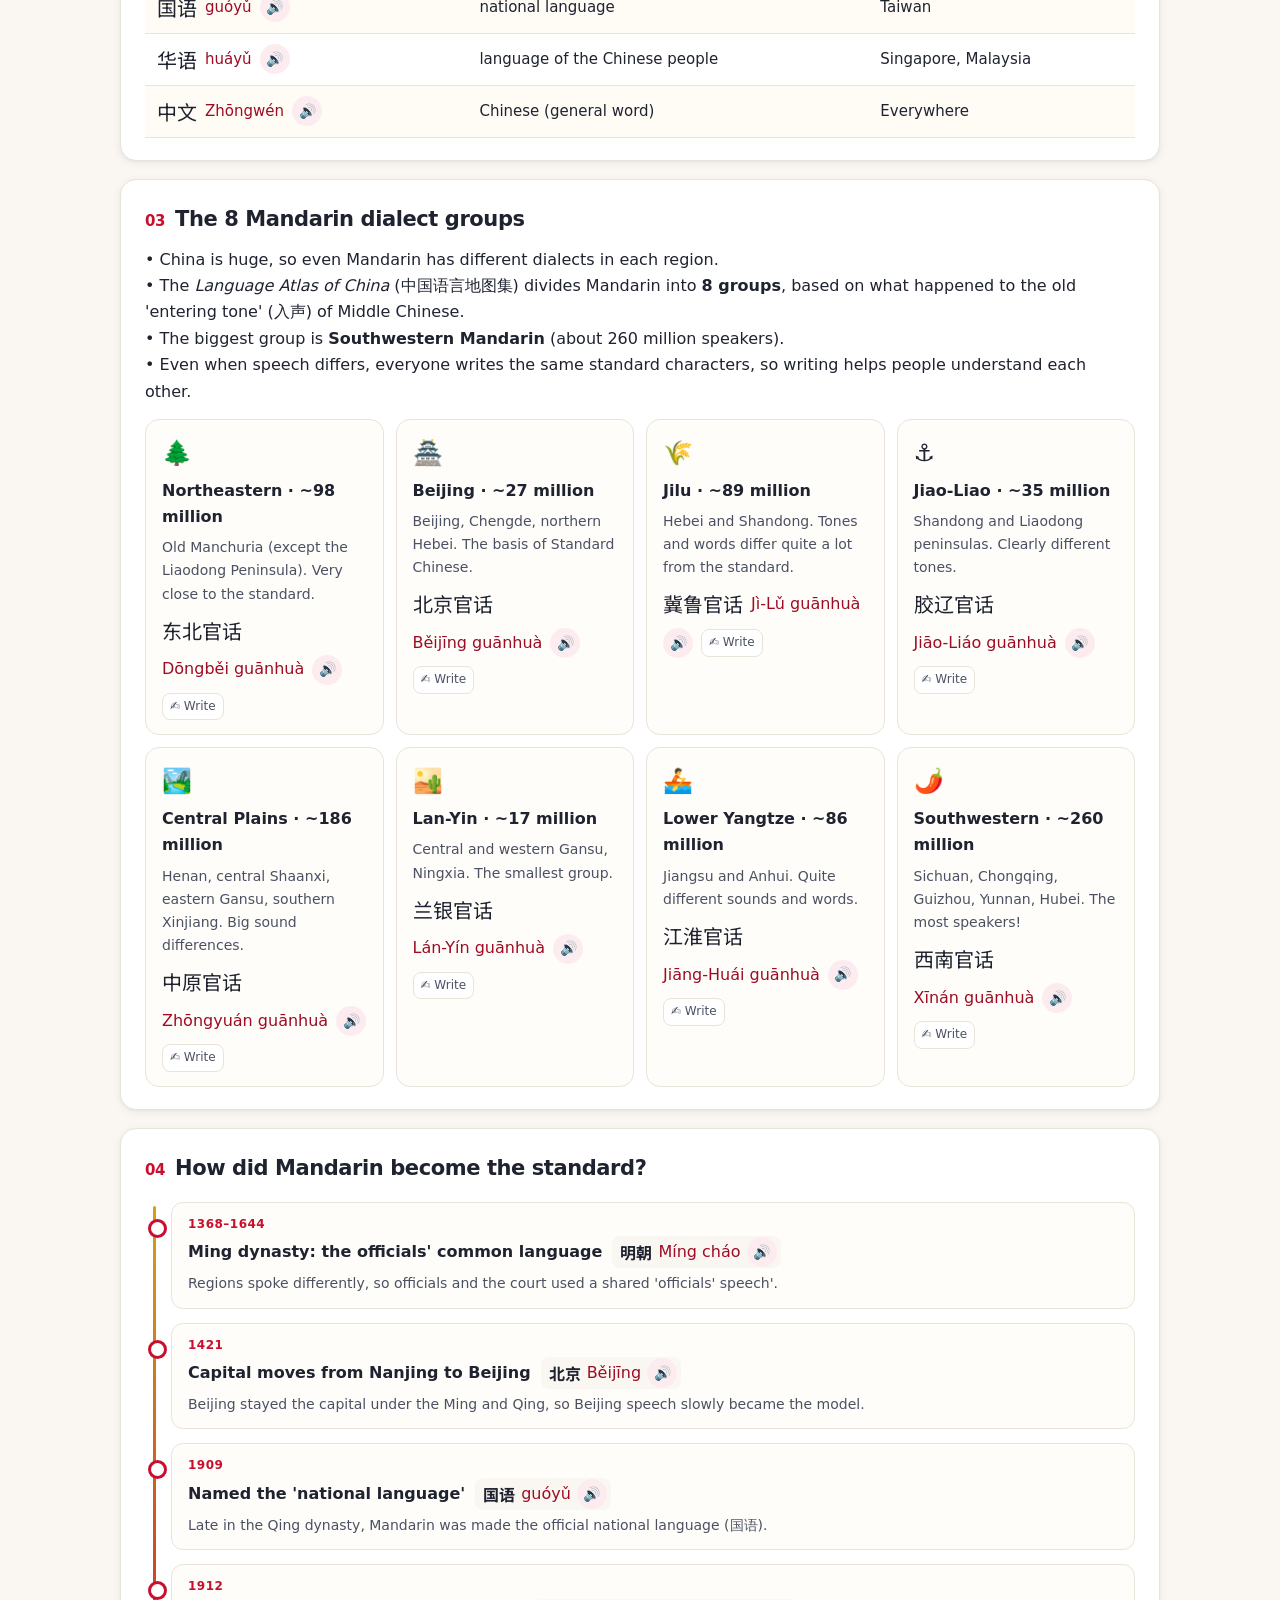
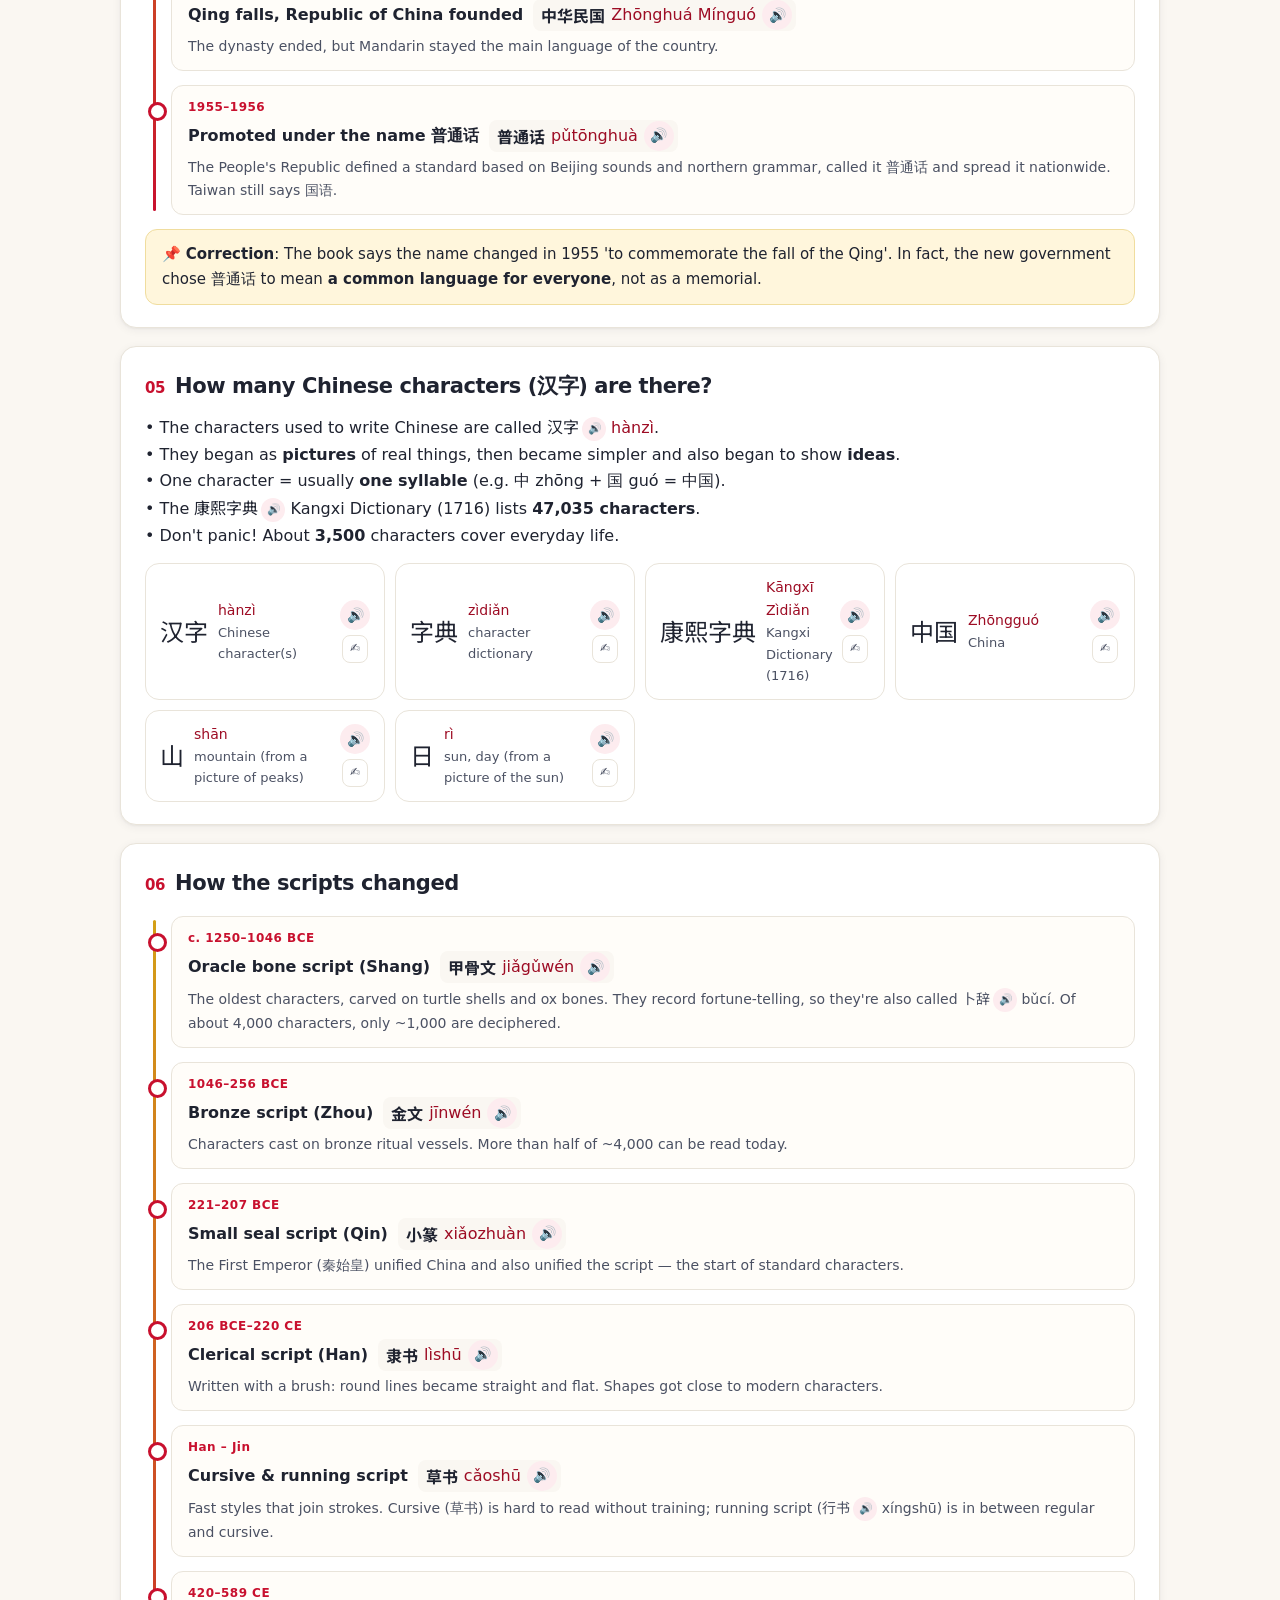
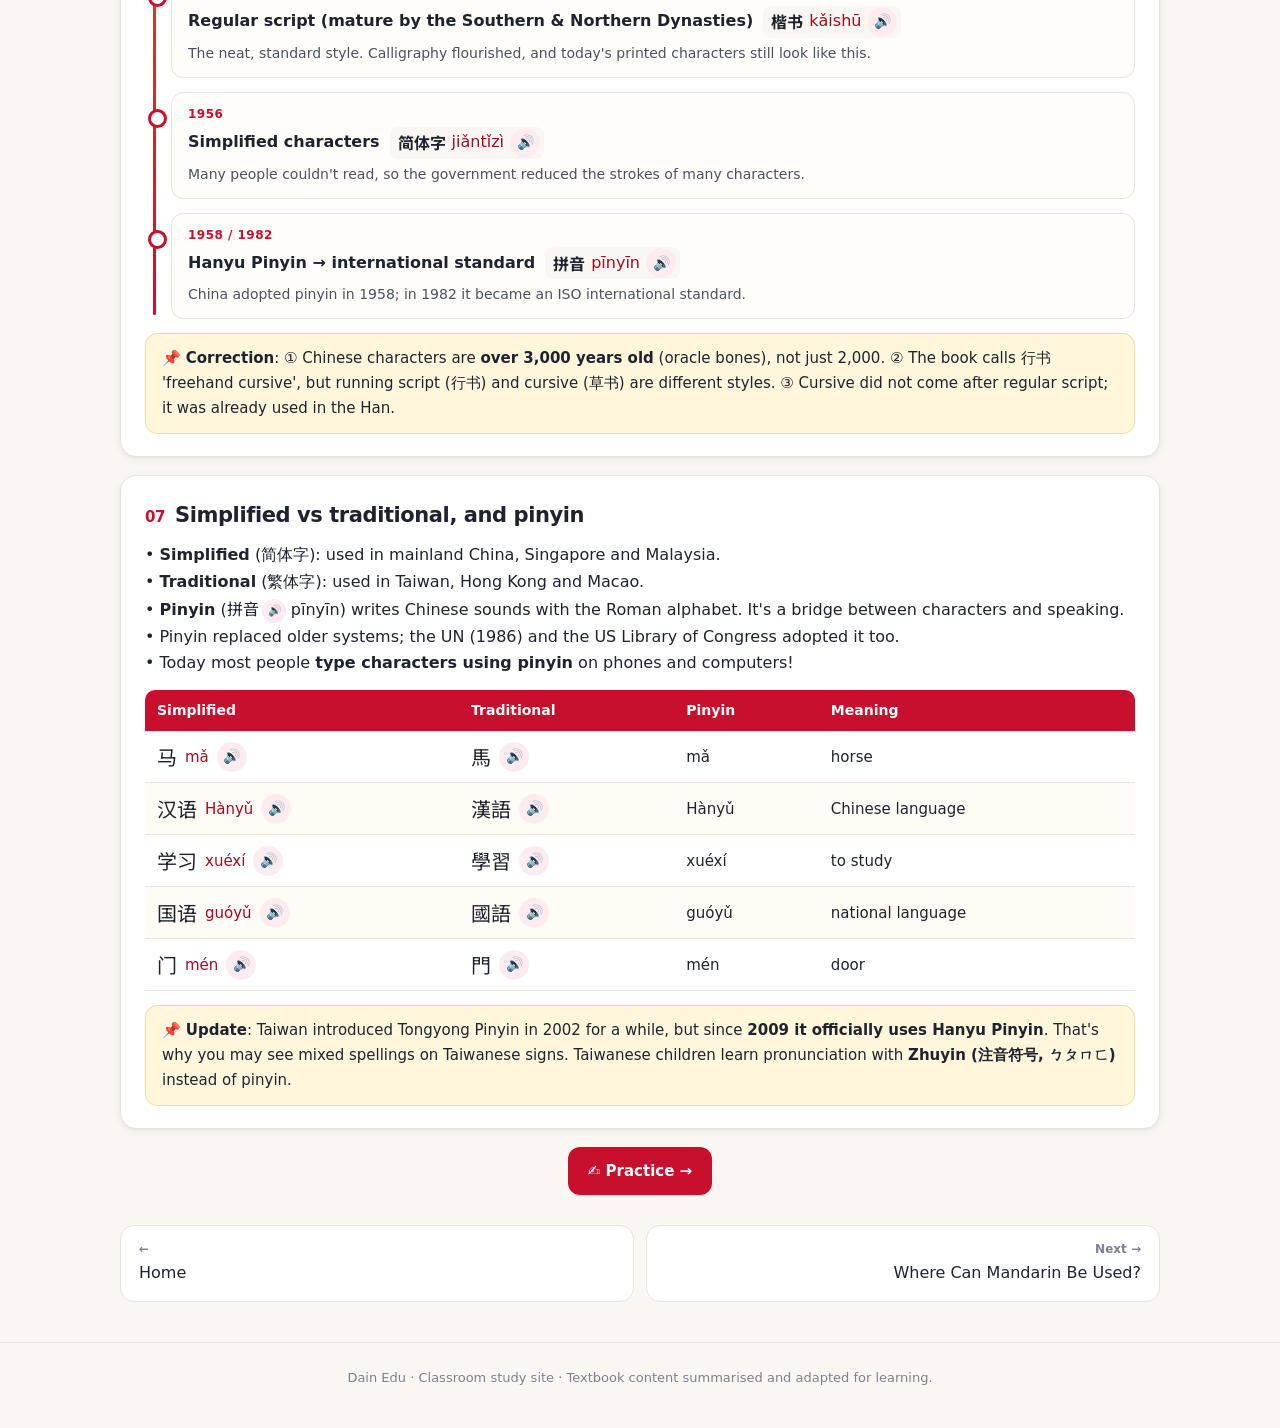
==== commit cbde0faa: "뜻 가리기 · 해석 가리기 기능 추가 화면 왼쪽 아래 버튼으로 단어 뜻과 문장 해석을 흐리게 가리고, 가려진 부분을 누르면 하나씩 확인할 수 있습니다. 설정은 페이지를 옮겨도 유지" ====
--- a/ch1.html
+++ b/ch1.html
@@ -24,4 +24,5 @@
 <script src="data/vocab_a.js"></script>
 <script src="data/vocab_b.js"></script>
 <script>const go=()=>{const y=scrollY;renderChapterPage(1);scrollTo(0,y)};go();document.addEventListener("langchange",go);</script>
+<script src="dain-hide.js" defer></script>
 </body></html>
